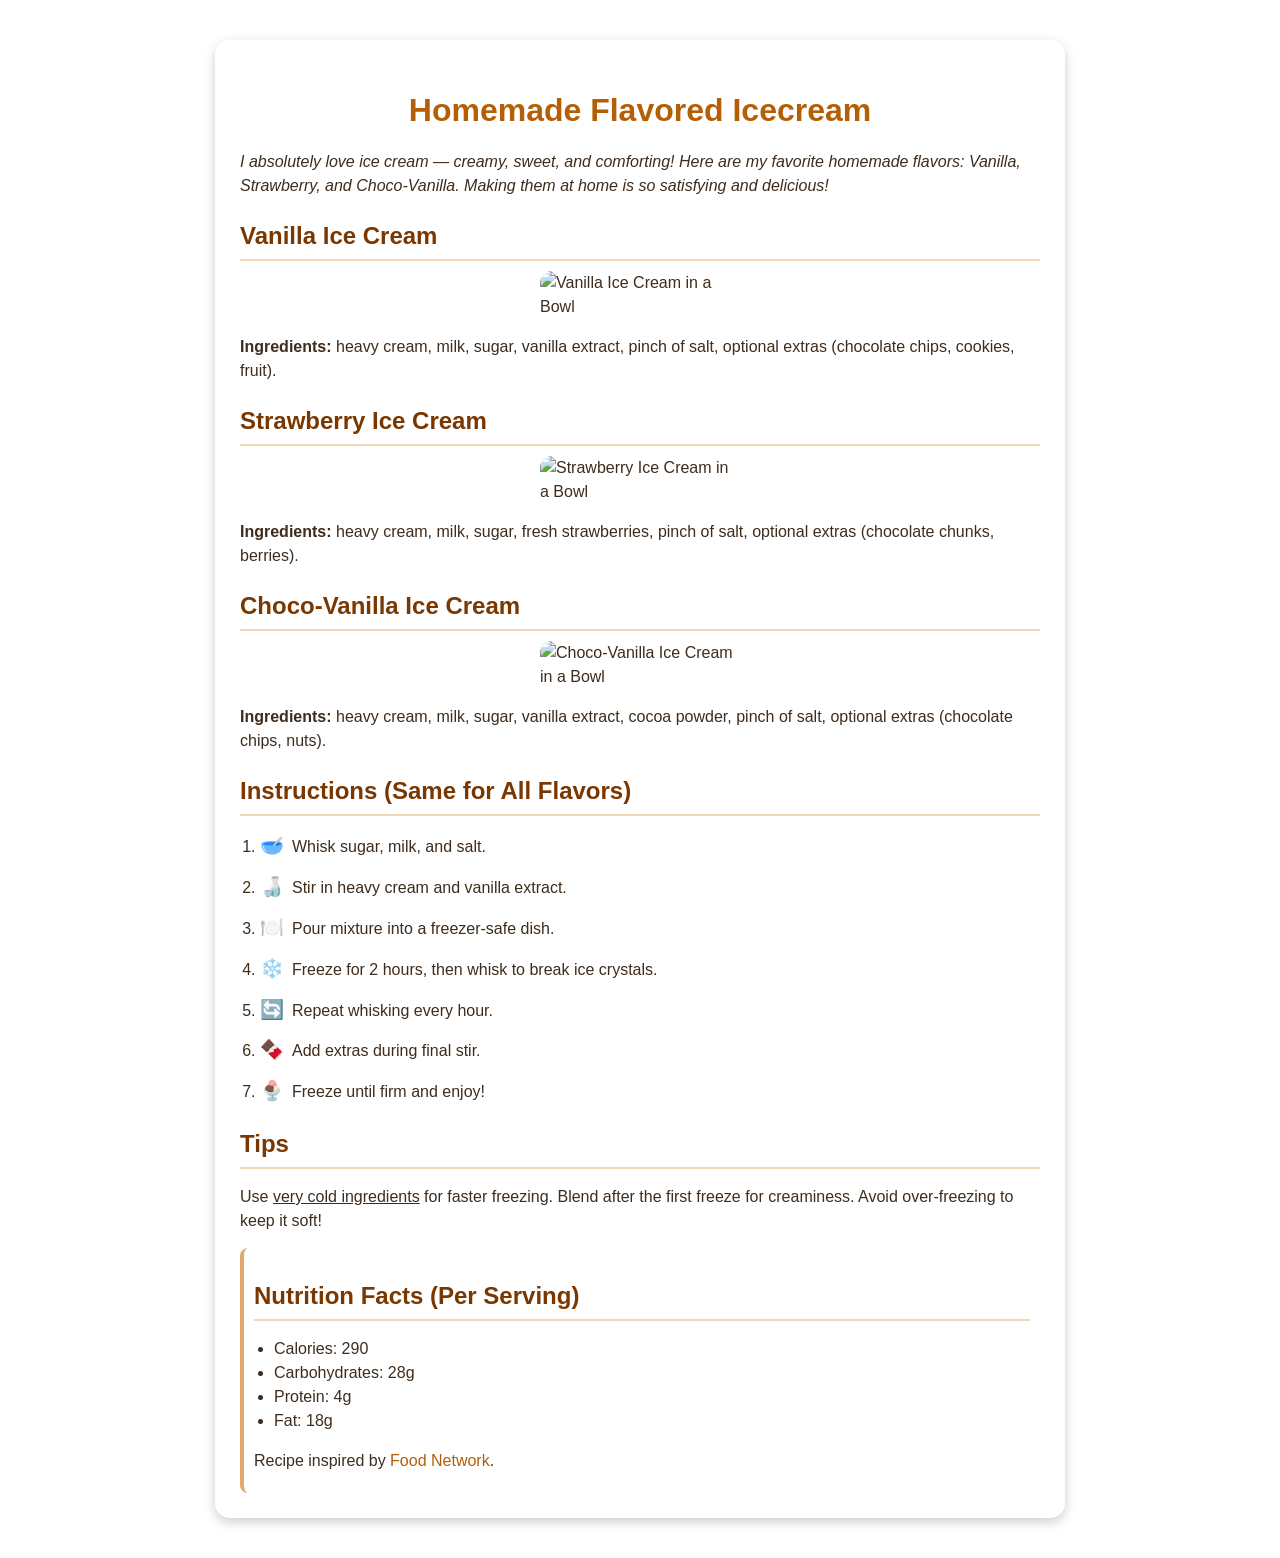
==== index.html @ cf89e801 "modify index" ====
<!DOCTYPE html>
<html lang="en">
<head>
<meta charset="UTF-8">
<meta name="viewport" content="width=device-width, initial-scale=1.0">
<title>Homemade Flavored Icecream</title>
<style>
/* ==========================
BODY & BACKGROUND
========================== */
body {
font-family: Arial, sans-serif;
margin: 0;
padding: 10px;
line-height: 1.5;
color: #3e2c1c;
background-image: url("./Assets/Images/vanillabackground.avif");
background-size: cover;
background-position: center;
background-repeat: no-repeat;
background-attachment: fixed;
}

/* ==========================
MAIN CONTAINER
========================== */
.container {
max-width: 800px;
margin: 30px auto;
background: rgba(255, 255, 255, 0.5); 
padding: 25px;
border-radius: 15px;
box-shadow: 0 4px 12px rgba(0,0,0,0.2);
backdrop-filter: blur(4px);
}

/* ==========================
HEADINGS
========================== */
h1 {
text-align: center;
color: #b45f06;
font-size: 2rem;
margin-bottom: 15px;
}

h2 {
color: #7a3700;
border-bottom: 2px solid #f3d6b3;
padding-bottom: 5px;
margin-top: 20px;
margin-bottom: 10px;
}

/* ==========================
IMAGES
========================== */
img.flavor {
display: block;
margin: 10px auto;
border-radius: 12px;
max-width: 200px;
height: auto;
}

/* ==========================
LISTS
========================== */
ul, ol {
padding-left: 20px;
margin-bottom: 10px;
}

.instruction-step {
margin-bottom: 12px;
font-size: 1rem;
}

.instruction-step span {
font-size: 1.2rem;
margin-right: 8px;
}

/* ==========================
NUTRITION SECTION
========================== */
.nutrition {
background: rgba(255, 255, 255, 0.8);
padding: 10px;
border-left: 4px solid #e0a96d;
border-radius: 8px;
margin-top: 15px;
}

a {
color: #b45f06;
text-decoration: none;
}
a:hover {
text-decoration: underline;
}

p {
margin-bottom: 10px;
}
</style>
</head>
<body>
<div class="container">

<h1>Homemade Flavored Icecream</h1>
<p><em>I absolutely love ice cream — creamy, sweet, and comforting!
Here are my favorite homemade flavors: Vanilla, Strawberry, and Choco-Vanilla.
Making them at home is so satisfying and delicious!</em></p>

<h2>Vanilla Ice Cream</h2>
<img class="flavor" src="./Assets/Images/vanilla1.avif" alt="Vanilla Ice Cream in a Bowl">
<p><strong>Ingredients:</strong> heavy cream, milk, sugar, vanilla
extract, pinch of salt, optional extras (chocolate chips, cookies, fruit).</p>

<h2>Strawberry Ice Cream</h2>
<img class="flavor" src="./Assets/Images/vanilastraw.avif" alt="Strawberry Ice Cream in a Bowl">
<p><strong>Ingredients:</strong> heavy cream, milk, sugar, fresh strawberries, pinch of salt, optional extras (chocolate chunks, berries).</p>

<h2>Choco-Vanilla Ice Cream</h2>
<img class="flavor" src="./Assets/Images/Vanilachoco.avif" alt="Choco-Vanilla Ice Cream in a Bowl">
<p><strong>Ingredients:</strong> heavy cream, milk, sugar, vanilla extract, cocoa powder, pinch of salt, optional extras (chocolate chips, nuts).</p>

<h2>Instructions (Same for All Flavors)</h2>
<ol>
<li class="instruction-step"><span>🥣</span>Whisk sugar, milk, and salt.</li>
<li class="instruction-step"><span>🍶</span>Stir in heavy cream and vanilla extract.</li>
<li class="instruction-step"><span>🍽️</span>Pour mixture into a freezer-safe dish.</li>
<li class="instruction-step"><span>❄️</span>Freeze for 2 hours, then whisk to break ice crystals.</li>
<li class="instruction-step"><span>🔄</span>Repeat whisking every hour.</li>
<li class="instruction-step"><span>🍫</span>Add extras during final stir.</li>
<li class="instruction-step"><span>🍨</span>Freeze until firm and enjoy!</li>
</ol>

<h2>Tips</h2>
<p>
Use <u>very cold ingredients</u> for faster freezing. 
Blend after the first freeze for creaminess. 
Avoid over-freezing to keep it soft!
</p>

<section class="nutrition">
<h2>Nutrition Facts (Per Serving)</h2>
<ul>
<li>Calories: 290</li>
<li>Carbohydrates: 28g</li>
<li>Protein: 4g</li>
<li>Fat: 18g</li>
</ul>
<p>Recipe inspired by <a href="https://www.foodnetwork.com" target="_blank">Food Network</a>.</p>
</section>

</div>
</body>
</html>
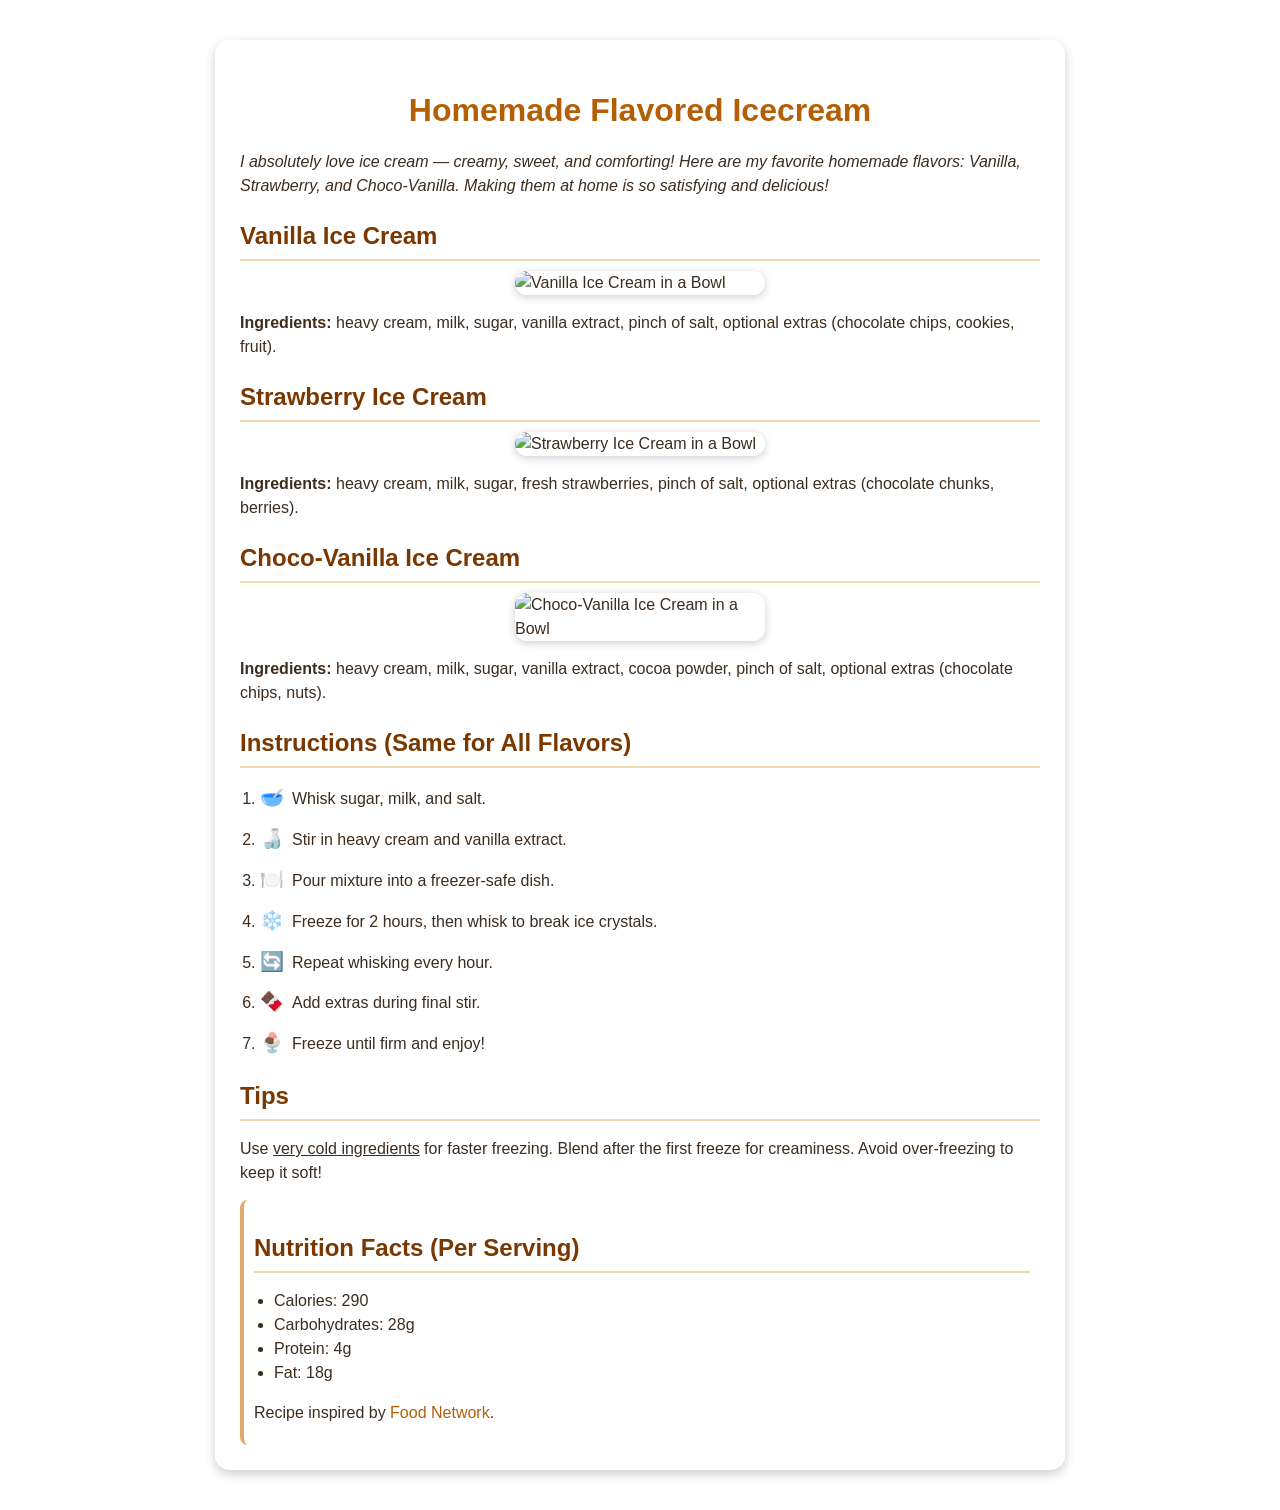
==== commit e7f4be61: "Add external CSS and update HTML styling" ====
--- a/index.html
+++ b/index.html
@@ -4,106 +4,8 @@
 <meta charset="UTF-8">
 <meta name="viewport" content="width=device-width, initial-scale=1.0">
 <title>Homemade Flavored Icecream</title>
-<style>
-/* ==========================
-BODY & BACKGROUND
-========================== */
-body {
-font-family: Arial, sans-serif;
-margin: 0;
-padding: 10px;
-line-height: 1.5;
-color: #3e2c1c;
-background-image: url("./Assets/Images/vanillabackground.avif");
-background-size: cover;
-background-position: center;
-background-repeat: no-repeat;
-background-attachment: fixed;
-}
-
-/* ==========================
-MAIN CONTAINER
-========================== */
-.container {
-max-width: 800px;
-margin: 30px auto;
-background: rgba(255, 255, 255, 0.5); 
-padding: 25px;
-border-radius: 15px;
-box-shadow: 0 4px 12px rgba(0,0,0,0.2);
-backdrop-filter: blur(4px);
-}
-
-/* ==========================
-HEADINGS
-========================== */
-h1 {
-text-align: center;
-color: #b45f06;
-font-size: 2rem;
-margin-bottom: 15px;
-}
-
-h2 {
-color: #7a3700;
-border-bottom: 2px solid #f3d6b3;
-padding-bottom: 5px;
-margin-top: 20px;
-margin-bottom: 10px;
-}
-
-/* ==========================
-IMAGES
-========================== */
-img.flavor {
-display: block;
-margin: 10px auto;
-border-radius: 12px;
-max-width: 200px;
-height: auto;
-}
-
-/* ==========================
-LISTS
-========================== */
-ul, ol {
-padding-left: 20px;
-margin-bottom: 10px;
-}
-
-.instruction-step {
-margin-bottom: 12px;
-font-size: 1rem;
-}
-
-.instruction-step span {
-font-size: 1.2rem;
-margin-right: 8px;
-}
-
-/* ==========================
-NUTRITION SECTION
-========================== */
-.nutrition {
-background: rgba(255, 255, 255, 0.8);
-padding: 10px;
-border-left: 4px solid #e0a96d;
-border-radius: 8px;
-margin-top: 15px;
-}
-
-a {
-color: #b45f06;
-text-decoration: none;
-}
-a:hover {
-text-decoration: underline;
-}
-
-p {
-margin-bottom: 10px;
-}
-</style>
+<!-- Link External CSS -->
+<link rel="stylesheet" href="./Assets/styles/index.css">
 </head>
 <body>
 <div class="container">
@@ -115,8 +17,7 @@
 
 <h2>Vanilla Ice Cream</h2>
 <img class="flavor" src="./Assets/Images/vanilla1.avif" alt="Vanilla Ice Cream in a Bowl">
-<p><strong>Ingredients:</strong> heavy cream, milk, sugar, vanilla
-extract, pinch of salt, optional extras (chocolate chips, cookies, fruit).</p>
+<p><strong>Ingredients:</strong> heavy cream, milk, sugar, vanilla extract, pinch of salt, optional extras (chocolate chips, cookies, fruit).</p>
 
 <h2>Strawberry Ice Cream</h2>
 <img class="flavor" src="./Assets/Images/vanilastraw.avif" alt="Strawberry Ice Cream in a Bowl">
@@ -158,4 +59,3 @@
 </div>
 </body>
 </html>
- 
--- a/Assets/styles/index.css
+++ b/Assets/styles/index.css
@@ -0,0 +1,105 @@
+/* ==========================
+BODY & BACKGROUND
+========================== */
+body {
+    font-family: Arial, sans-serif;
+    margin: 0;
+    padding: 10px;
+    line-height: 1.5;
+    color: #3e2c1c;
+    background-image: url("../Images/vanillabackground.avif");
+    background-size: cover;
+    background-position: center;
+    background-repeat: no-repeat;
+    background-attachment: fixed;
+}
+
+/* ==========================
+MAIN CONTAINER
+========================== */
+.container {
+    max-width: 800px;
+    margin: 30px auto;
+    background: rgba(255, 255, 255, 0.85);
+    padding: 25px;
+    border-radius: 15px;
+    box-shadow: 0 4px 12px rgba(0,0,0,0.2);
+    backdrop-filter: blur(4px);
+}
+
+/* ==========================
+HEADINGS
+========================== */
+h1 {
+    text-align: center;
+    color: #b45f06;
+    font-size: 2rem;
+    margin-bottom: 15px;
+}
+
+h2 {
+    color: #7a3700;
+    border-bottom: 2px solid #f3d6b3;
+    padding-bottom: 5px;
+    margin-top: 20px;
+    margin-bottom: 10px;
+}
+
+/* ==========================
+IMAGES
+========================== */
+img.flavor {
+    display: block;
+    margin: 10px auto;
+    border-radius: 12px;
+    max-width: 250px;  /* limit image size */
+    height: auto;       /* maintain aspect ratio */
+    box-shadow: 0 2px 8px rgba(0,0,0,0.2);
+}
+
+/* ==========================
+LISTS
+========================== */
+ul, ol {
+    padding-left: 20px;
+    margin-bottom: 10px;
+}
+
+.instruction-step {
+    margin-bottom: 12px;
+    font-size: 1rem;
+}
+
+.instruction-step span {
+    font-size: 1.2rem;
+    margin-right: 8px;
+}
+
+/* ==========================
+NUTRITION SECTION
+========================== */
+.nutrition {
+    background: rgba(255, 255, 255, 0.9);
+    padding: 10px;
+    border-left: 4px solid #e0a96d;
+    border-radius: 8px;
+    margin-top: 15px;
+}
+
+/* ==========================
+LINKS
+========================== */
+a {
+    color: #b45f06;
+    text-decoration: none;
+}
+a:hover {
+    text-decoration: underline;
+}
+
+/* ==========================
+PARAGRAPHS
+========================== */
+p {
+    margin-bottom: 10px;
+}
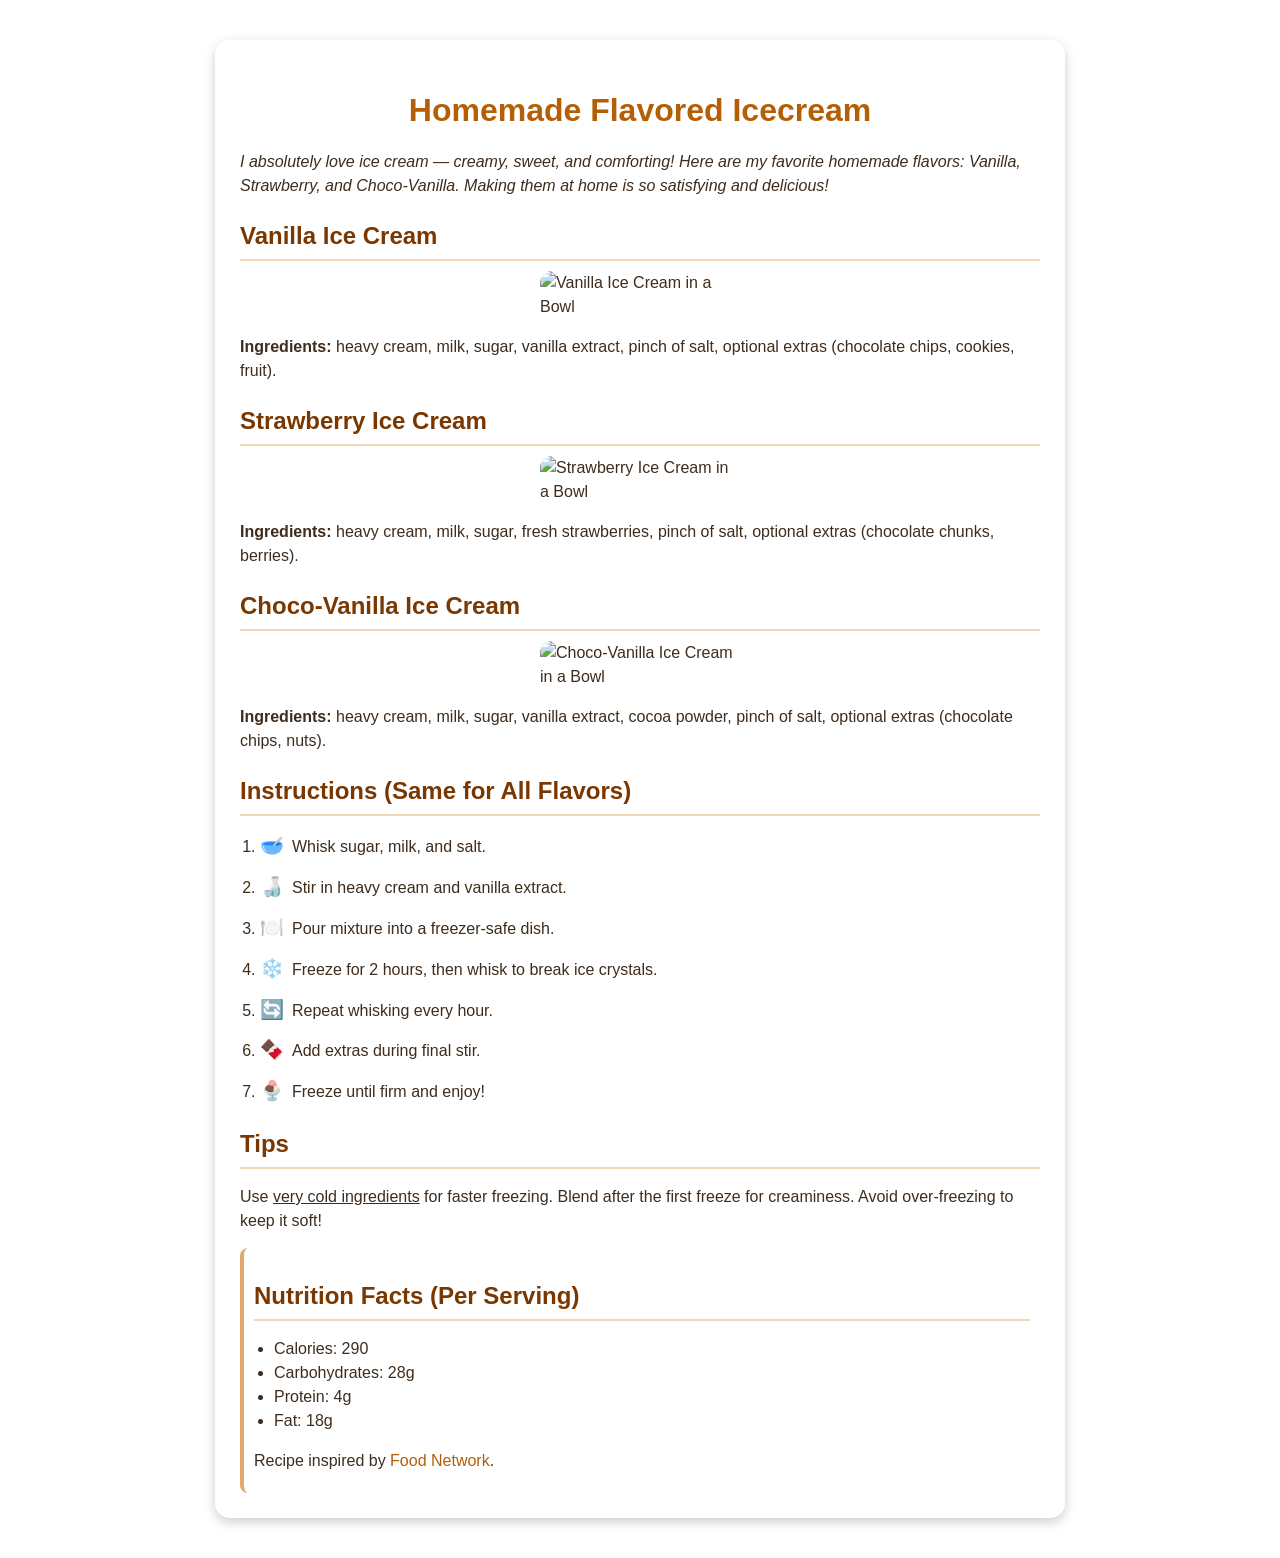
==== commit bc9e0169: "Update index.html" ====
--- a/index.html
+++ b/index.html
@@ -4,8 +4,106 @@
 <meta charset="UTF-8">
 <meta name="viewport" content="width=device-width, initial-scale=1.0">
 <title>Homemade Flavored Icecream</title>
-<!-- Link External CSS -->
-<link rel="stylesheet" href="./Assets/styles/index.css">
+<style>
+/* ==========================
+BODY & BACKGROUND
+========================== */
+body {
+font-family: Arial, sans-serif;
+margin: 0;
+padding: 10px;
+line-height: 1.5;
+color: #3e2c1c;
+background-image: url("./Assets/Images/vanillabackground.avif");
+background-size: cover;
+background-position: center;
+background-repeat: no-repeat;
+background-attachment: fixed;
+}
+
+/* ==========================
+MAIN CONTAINER
+========================== */
+.container {
+max-width: 800px;
+margin: 30px auto;
+background: rgba(255, 255, 255, 0.5); 
+padding: 25px;
+border-radius: 15px;
+box-shadow: 0 4px 12px rgba(0,0,0,0.2);
+backdrop-filter: blur(4px);
+}
+
+/* ==========================
+HEADINGS
+========================== */
+h1 {
+text-align: center;
+color: #b45f06;
+font-size: 2rem;
+margin-bottom: 15px;
+}
+
+h2 {
+color: #7a3700;
+border-bottom: 2px solid #f3d6b3;
+padding-bottom: 5px;
+margin-top: 20px;
+margin-bottom: 10px;
+}
+
+/* ==========================
+IMAGES
+========================== */
+img.flavor {
+display: block;
+margin: 10px auto;
+border-radius: 12px;
+max-width: 200px;
+height: auto;
+}
+
+/* ==========================
+LISTS
+========================== */
+ul, ol {
+padding-left: 20px;
+margin-bottom: 10px;
+}
+
+.instruction-step {
+margin-bottom: 12px;
+font-size: 1rem;
+}
+
+.instruction-step span {
+font-size: 1.2rem;
+margin-right: 8px;
+}
+
+/* ==========================
+NUTRITION SECTION
+========================== */
+.nutrition {
+background: rgba(255, 255, 255, 0.8);
+padding: 10px;
+border-left: 4px solid #e0a96d;
+border-radius: 8px;
+margin-top: 15px;
+}
+
+a {
+color: #b45f06;
+text-decoration: none;
+}
+a:hover {
+text-decoration: underline;
+}
+
+p {
+margin-bottom: 10px;
+}
+</style>
 </head>
 <body>
 <div class="container">
@@ -17,7 +115,8 @@
 
 <h2>Vanilla Ice Cream</h2>
 <img class="flavor" src="./Assets/Images/vanilla1.avif" alt="Vanilla Ice Cream in a Bowl">
-<p><strong>Ingredients:</strong> heavy cream, milk, sugar, vanilla extract, pinch of salt, optional extras (chocolate chips, cookies, fruit).</p>
+<p><strong>Ingredients:</strong> heavy cream, milk, sugar, vanilla
+extract, pinch of salt, optional extras (chocolate chips, cookies, fruit).</p>
 
 <h2>Strawberry Ice Cream</h2>
 <img class="flavor" src="./Assets/Images/vanilastraw.avif" alt="Strawberry Ice Cream in a Bowl">
@@ -59,3 +158,4 @@
 </div>
 </body>
 </html>
+ 
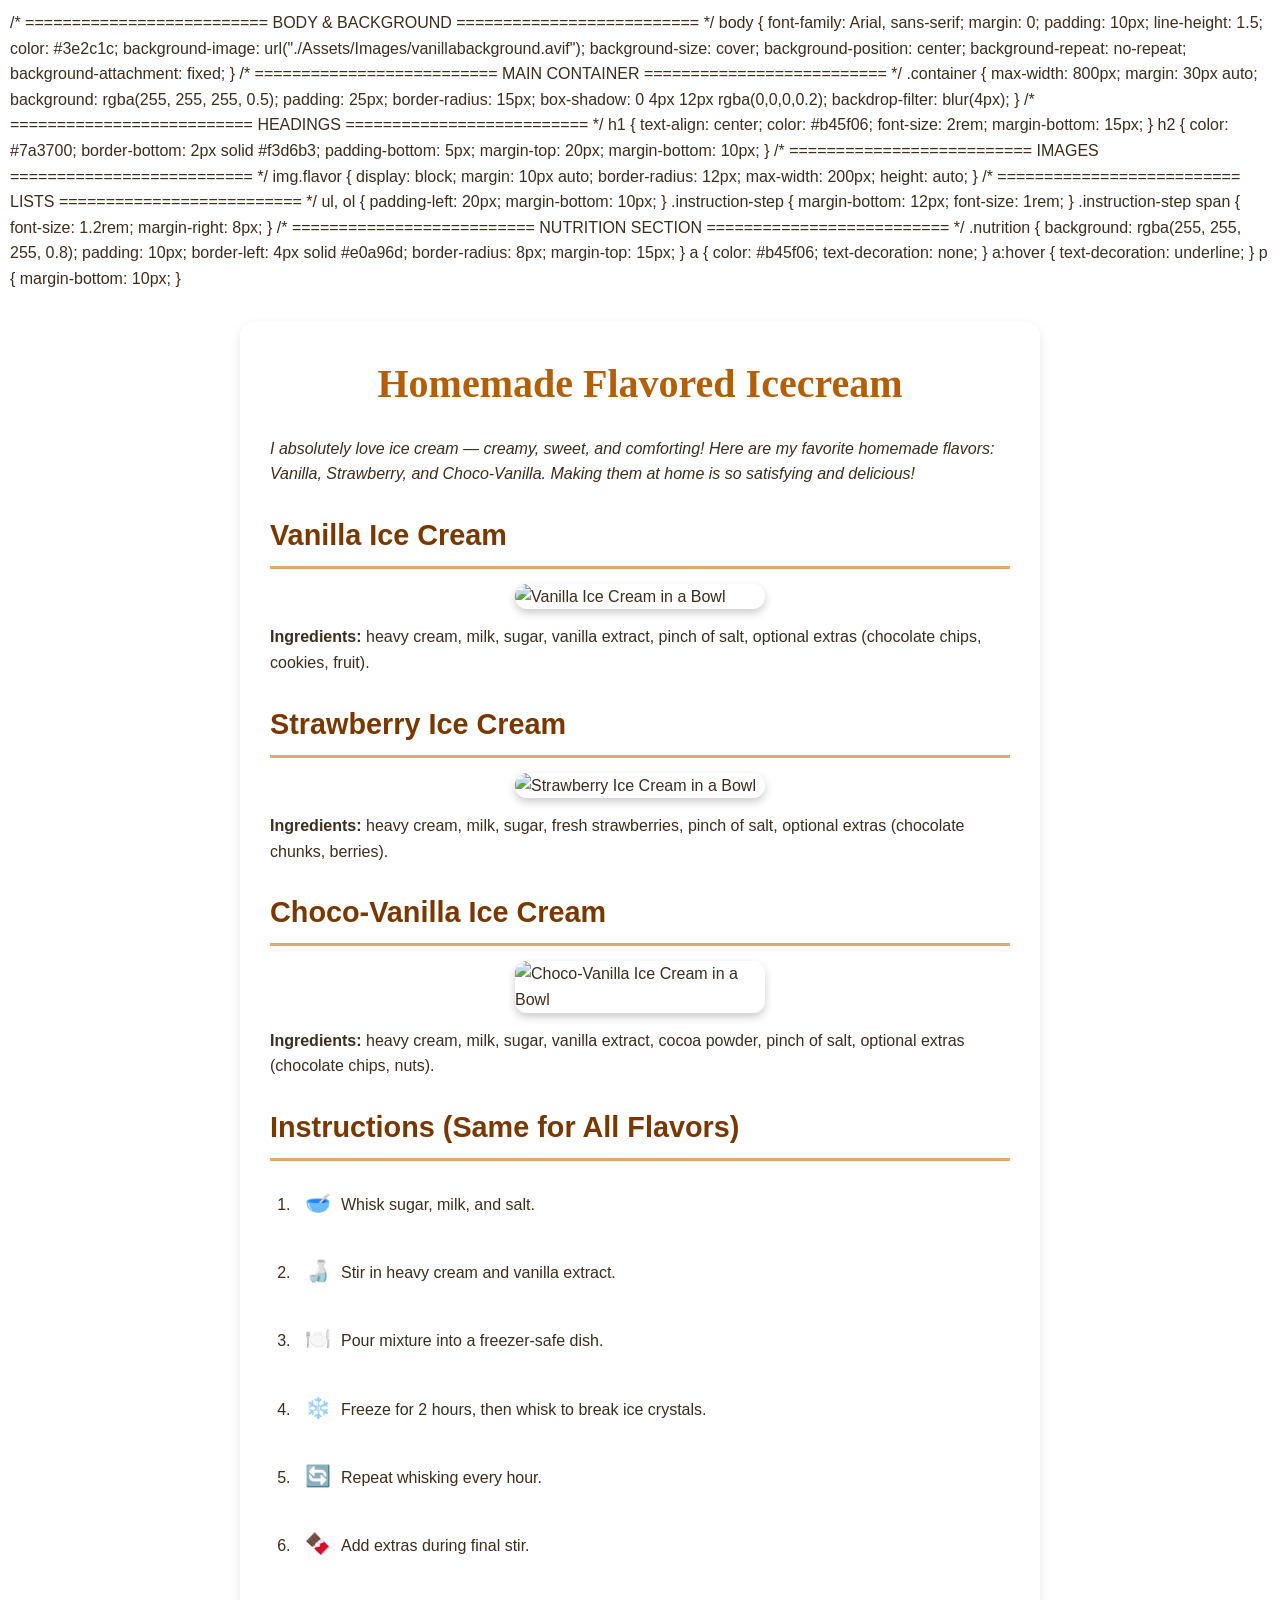
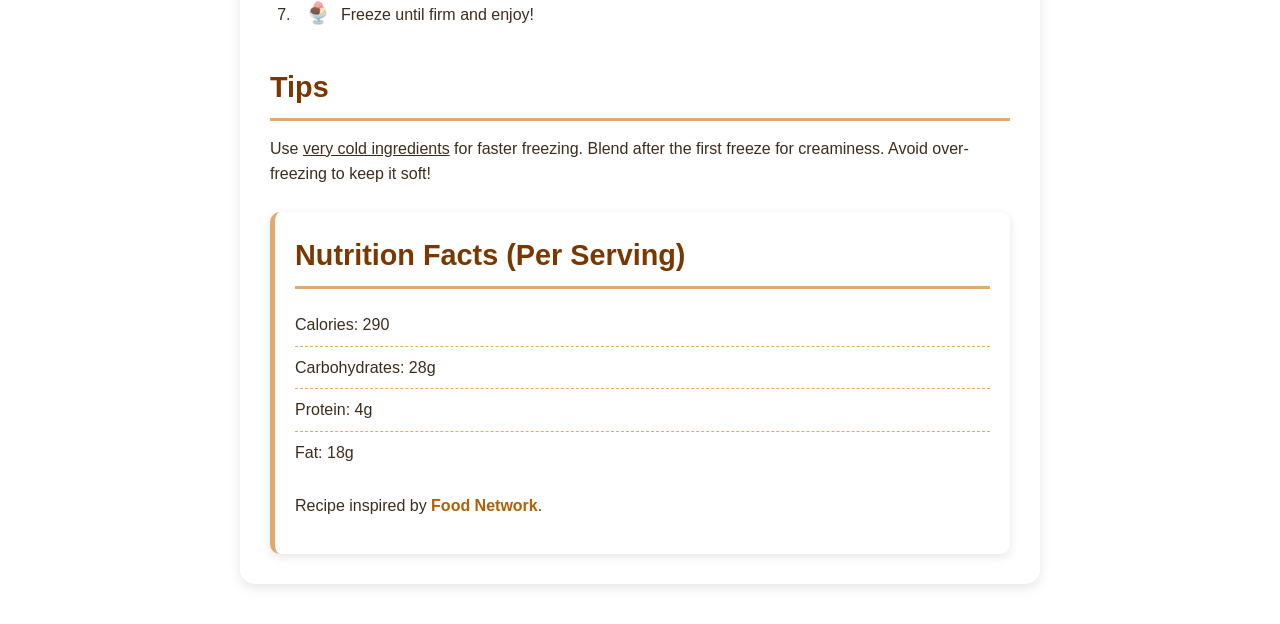
==== commit 8c02c15f: "changes on index and css" ====
--- a/index.html
+++ b/index.html
@@ -4,7 +4,9 @@
 <meta charset="UTF-8">
 <meta name="viewport" content="width=device-width, initial-scale=1.0">
 <title>Homemade Flavored Icecream</title>
-<style>
+<!-- External CSS Link -->
+<link rel="stylesheet" href="./Assets/styles/index.css">
+
 /* ==========================
 BODY & BACKGROUND
 ========================== */
@@ -157,5 +159,4 @@
 
 </div>
 </body>
-</html>
- +</html>
--- a/Assets/styles/index.css
+++ b/Assets/styles/index.css
@@ -0,0 +1,198 @@
+/* ==========================
+   CSS Recipe Assignment
+   External Stylesheet
+   ========================== */
+
+/* 1. RESET & BASE STYLES */
+* {
+    margin: 0;
+    padding: 0;
+    box-sizing: border-box;
+}
+
+:root {
+    --primary-color: #b45f06;
+    --secondary-color: #7a3700;
+    --accent-color: #e0a96d;
+    --light-color: #fff9f0;
+    --dark-color: #3e2c1c;
+    --shadow: 0 4px 12px rgba(0, 0, 0, 0.1);
+    --transition: all 0.3s ease;
+}
+
+/* 2. BODY & BACKGROUND */
+body {
+    font-family: Arial, sans-serif;
+    margin: 0;
+    padding: 10px;
+    line-height: 1.6;
+    color: var(--dark-color);
+    background-image: url("../Images/vanillabackground.avif");
+    background-size: cover;
+    background-position: center;
+    background-repeat: no-repeat;
+    background-attachment: fixed;
+    min-height: 100vh;
+}
+
+/* 3. MAIN CONTAINER */
+.container {
+    max-width: 800px;
+    margin: 30px auto;
+    background: rgba(255, 255, 255, 0.85);
+    padding: 30px;
+    border-radius: 15px;
+    box-shadow: var(--shadow);
+    backdrop-filter: blur(5px);
+}
+
+/* 4. TYPOGRAPHY & COLORS */
+h1 {
+    text-align: center;
+    color: var(--primary-color);
+    font-size: 2.5rem;
+    margin-bottom: 20px;
+    font-family: 'Georgia', serif;
+}
+
+h2 {
+    color: var(--secondary-color);
+    border-bottom: 3px solid var(--accent-color);
+    padding-bottom: 8px;
+    margin-top: 25px;
+    margin-bottom: 15px;
+    font-size: 1.8rem;
+}
+
+/* 5. IMAGES */
+img.flavor {
+    display: block;
+    margin: 15px auto;
+    border-radius: 12px;
+    max-width: 250px;
+    height: auto;
+    box-shadow: 0 4px 8px rgba(0,0,0,0.2);
+    transition: var(--transition);
+}
+
+img.flavor:hover {
+    transform: scale(1.05);
+    box-shadow: 0 6px 12px rgba(0,0,0,0.3);
+}
+
+/* 6. LISTS & INSTRUCTIONS */
+ul, ol {
+    padding-left: 25px;
+    margin-bottom: 20px;
+}
+
+.instruction-step {
+    margin-bottom: 15px;
+    padding: 10px;
+    background: rgba(255, 255, 255, 0.7);
+    border-radius: 8px;
+    transition: var(--transition);
+}
+
+.instruction-step:hover {
+    background: rgba(255, 255, 255, 0.9);
+    transform: translateX(5px);
+}
+
+.instruction-step span {
+    font-size: 1.3rem;
+    margin-right: 10px;
+    display: inline-block;
+}
+
+/* 7. NUTRITION SECTION */
+.nutrition {
+    background: rgba(255, 255, 255, 0.9);
+    padding: 20px;
+    border-left: 5px solid var(--accent-color);
+    border-radius: 10px;
+    margin-top: 25px;
+    box-shadow: 0 3px 10px rgba(0,0,0,0.1);
+}
+
+.nutrition h2 {
+    margin-top: 0;
+}
+
+.nutrition ul {
+    list-style-type: none;
+    padding-left: 0;
+}
+
+.nutrition li {
+    padding: 8px 0;
+    border-bottom: 1px dashed var(--accent-color);
+}
+
+.nutrition li:last-child {
+    border-bottom: none;
+}
+
+/* 8. LINKS */
+a {
+    color: var(--primary-color);
+    text-decoration: none;
+    font-weight: bold;
+    transition: var(--transition);
+}
+
+a:hover {
+    color: var(--secondary-color);
+    text-decoration: underline;
+    text-decoration-thickness: 2px;
+}
+
+/* 9. PARAGRAPHS & SPACING */
+p {
+    margin-bottom: 15px;
+    line-height: 1.6;
+}
+
+/* 10. TIPS SECTION */
+.tips-highlight {
+    background: linear-gradient(135deg, #fff9f0, #f3d6b3);
+    padding: 15px;
+    border-radius: 8px;
+    margin: 20px 0;
+    border-left: 4px solid var(--primary-color);
+}
+
+/* 11. RESPONSIVE DESIGN */
+@media (max-width: 768px) {
+    .container {
+        margin: 15px;
+        padding: 20px;
+    }
+    
+    h1 {
+        font-size: 2rem;
+    }
+    
+    h2 {
+        font-size: 1.5rem;
+    }
+    
+    img.flavor {
+        max-width: 200px;
+    }
+}
+
+@media (max-width: 480px) {
+    body {
+        padding: 5px;
+    }
+    
+    .container {
+        margin: 10px;
+        padding: 15px;
+    }
+    
+    h1 {
+        font-size: 1.8rem;
+    }
+}
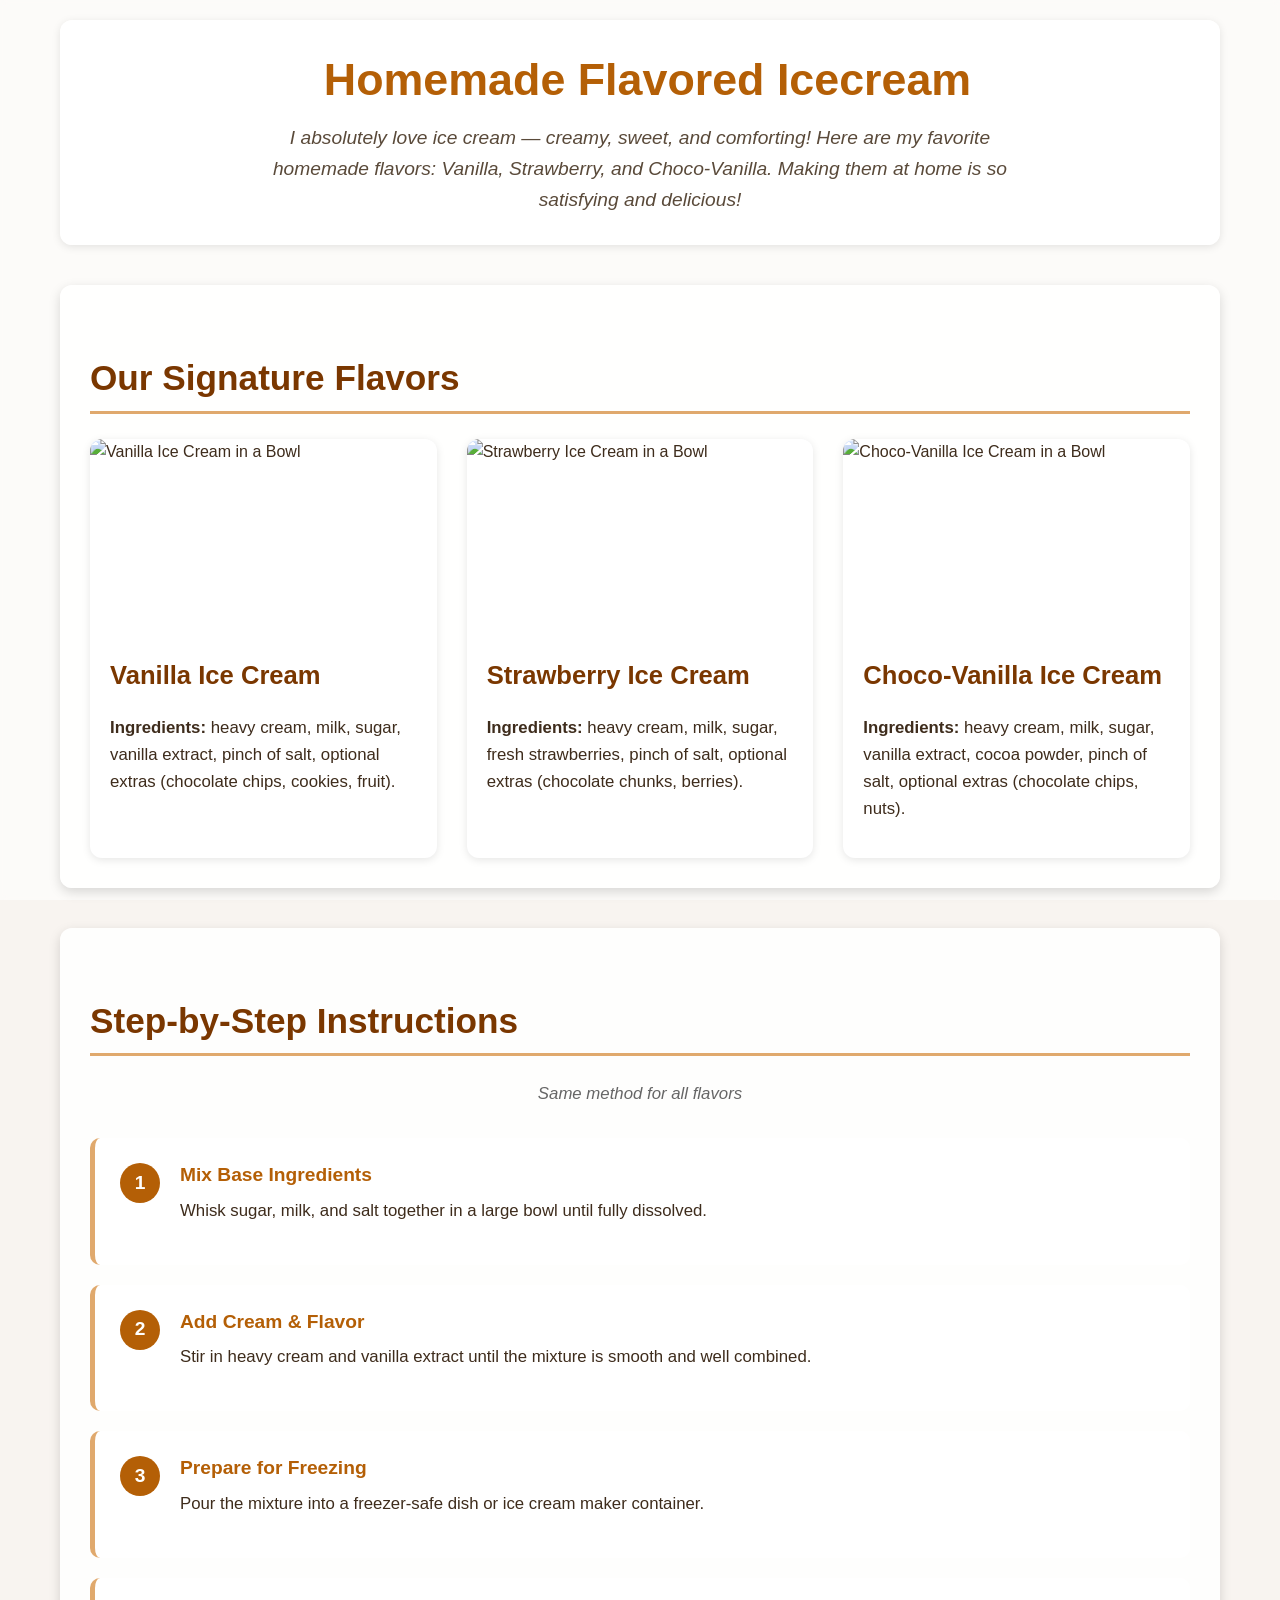
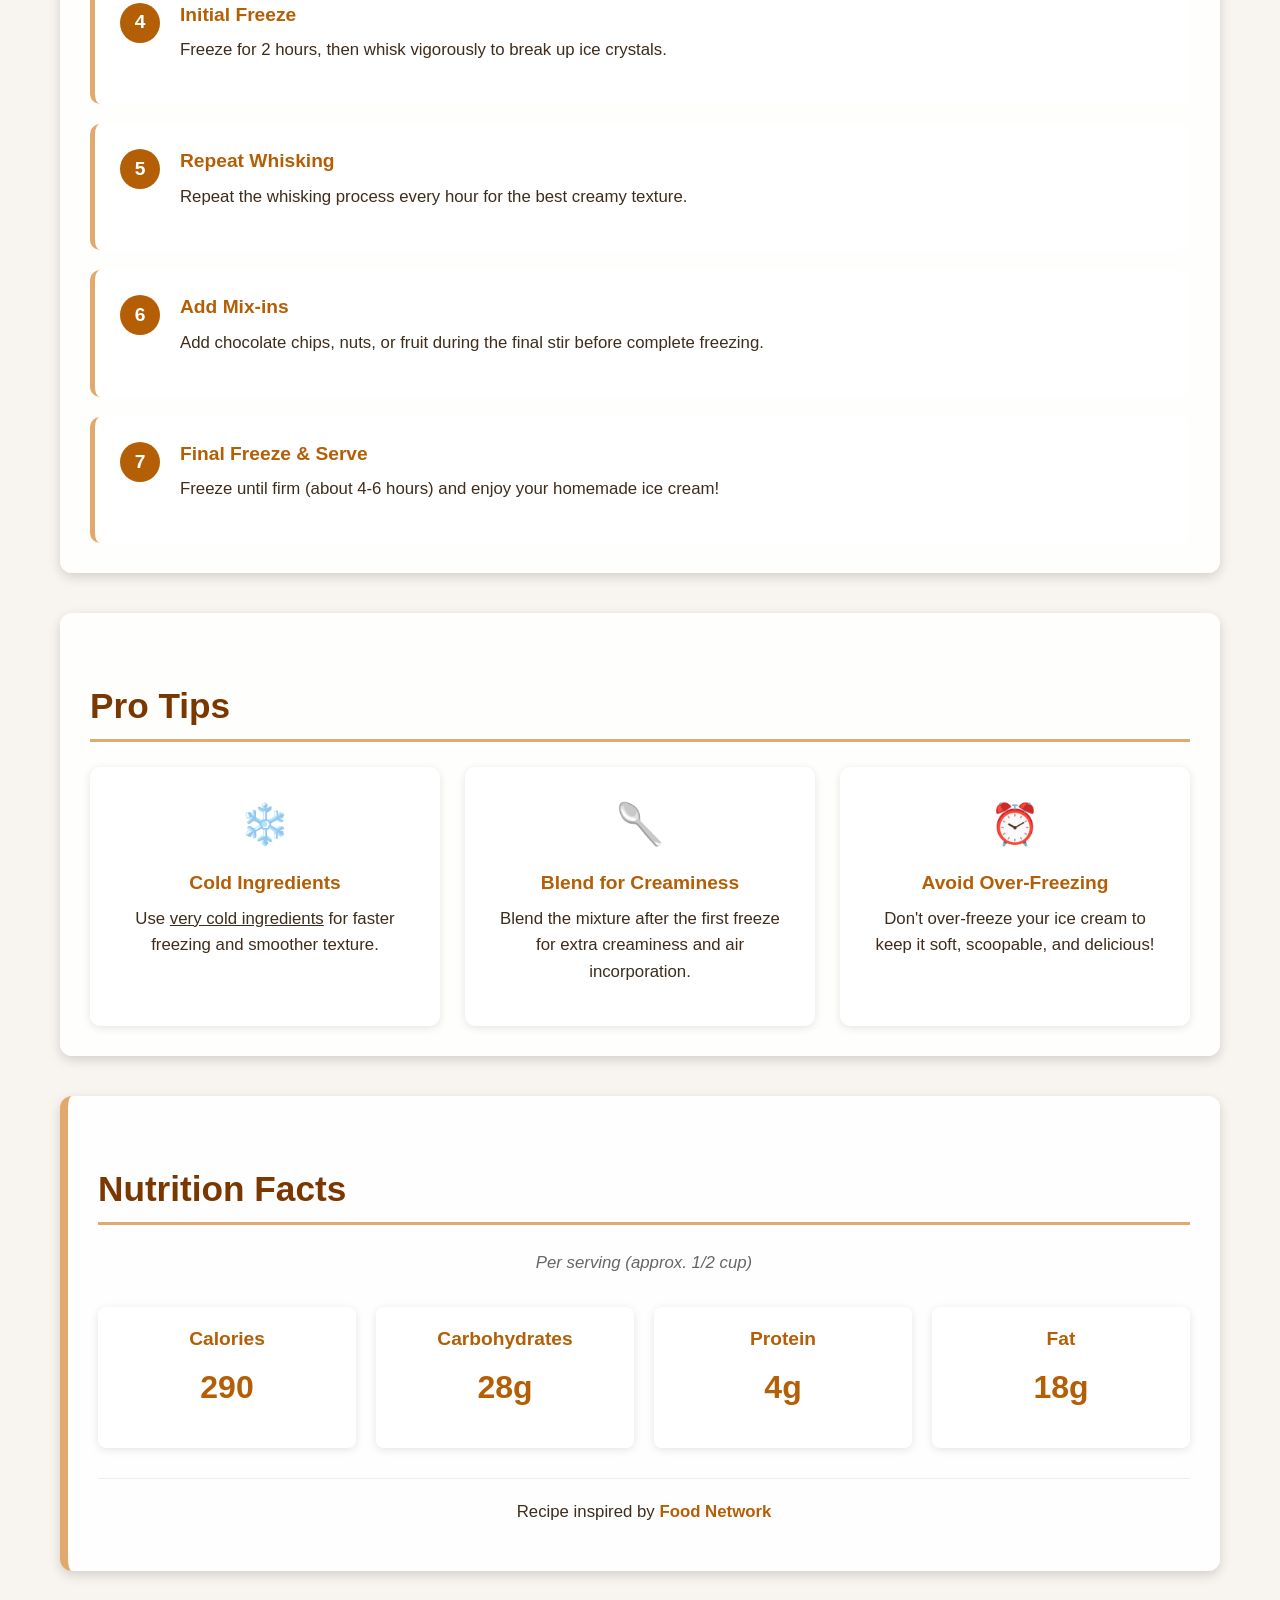
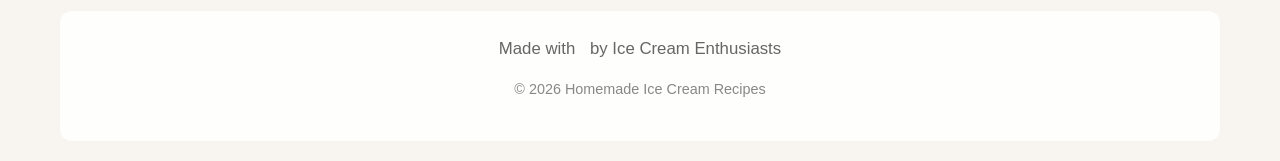
==== commit 5a008a2a: "changes with html and css" ====
--- a/index.html
+++ b/index.html
@@ -1,162 +1,193 @@
 <!DOCTYPE html>
 <html lang="en">
 <head>
-<meta charset="UTF-8">
-<meta name="viewport" content="width=device-width, initial-scale=1.0">
-<title>Homemade Flavored Icecream</title>
-<!-- External CSS Link -->
-<link rel="stylesheet" href="./Assets/styles/index.css">
-
-/* ==========================
-BODY & BACKGROUND
-========================== */
-body {
-font-family: Arial, sans-serif;
-margin: 0;
-padding: 10px;
-line-height: 1.5;
-color: #3e2c1c;
-background-image: url("./Assets/Images/vanillabackground.avif");
-background-size: cover;
-background-position: center;
-background-repeat: no-repeat;
-background-attachment: fixed;
-}
-
-/* ==========================
-MAIN CONTAINER
-========================== */
-.container {
-max-width: 800px;
-margin: 30px auto;
-background: rgba(255, 255, 255, 0.5); 
-padding: 25px;
-border-radius: 15px;
-box-shadow: 0 4px 12px rgba(0,0,0,0.2);
-backdrop-filter: blur(4px);
-}
-
-/* ==========================
-HEADINGS
-========================== */
-h1 {
-text-align: center;
-color: #b45f06;
-font-size: 2rem;
-margin-bottom: 15px;
-}
-
-h2 {
-color: #7a3700;
-border-bottom: 2px solid #f3d6b3;
-padding-bottom: 5px;
-margin-top: 20px;
-margin-bottom: 10px;
-}
-
-/* ==========================
-IMAGES
-========================== */
-img.flavor {
-display: block;
-margin: 10px auto;
-border-radius: 12px;
-max-width: 200px;
-height: auto;
-}
-
-/* ==========================
-LISTS
-========================== */
-ul, ol {
-padding-left: 20px;
-margin-bottom: 10px;
-}
-
-.instruction-step {
-margin-bottom: 12px;
-font-size: 1rem;
-}
-
-.instruction-step span {
-font-size: 1.2rem;
-margin-right: 8px;
-}
-
-/* ==========================
-NUTRITION SECTION
-========================== */
-.nutrition {
-background: rgba(255, 255, 255, 0.8);
-padding: 10px;
-border-left: 4px solid #e0a96d;
-border-radius: 8px;
-margin-top: 15px;
-}
-
-a {
-color: #b45f06;
-text-decoration: none;
-}
-a:hover {
-text-decoration: underline;
-}
-
-p {
-margin-bottom: 10px;
-}
-</style>
+    <meta charset="UTF-8">
+    <meta name="viewport" content="width=device-width, initial-scale=1.0">
+    <title>Homemade Flavored Icecream</title>
+    <!-- External CSS File - All styling in separate file -->
+    <link rel="stylesheet" href="./Assets/styles/index.css">
 </head>
 <body>
-<div class="container">
+    <!-- Main Content Container -->
+    <div class="container">
+        <!-- Page Header Section -->
+        <header class="page-header">
+            <h1><i class="fas fa-ice-cream"></i> Homemade Flavored Icecream</h1>
+            <p class="description"><em>I absolutely love ice cream — creamy, sweet, and comforting!
+            Here are my favorite homemade flavors: Vanilla, Strawberry, and Choco-Vanilla.
+            Making them at home is so satisfying and delicious!</em></p>
+        </header>
 
-<h1>Homemade Flavored Icecream</h1>
-<p><em>I absolutely love ice cream — creamy, sweet, and comforting!
-Here are my favorite homemade flavors: Vanilla, Strawberry, and Choco-Vanilla.
-Making them at home is so satisfying and delicious!</em></p>
+        <!-- Ice Cream Flavors Section -->
+        <section class="flavors-section">
+            <h2>Our Signature Flavors</h2>
+            
+            <div class="flavors-grid">
+                <!-- Vanilla Card -->
+                <article class="flavor-card">
+                    <div class="card-image">
+                        <img src="./Assets/Images/vanilla1.avif" alt="Vanilla Ice Cream in a Bowl">
+                    </div>
+                    <h3>Vanilla Ice Cream</h3>
+                    <p><strong>Ingredients:</strong> heavy cream, milk, sugar, vanilla extract, pinch of salt, optional extras (chocolate chips, cookies, fruit).</p>
+                </article>
+                
+                <!-- Strawberry Card -->
+                <article class="flavor-card">
+                    <div class="card-image">
+                        <img src="./Assets/Images/vanilastraw.avif" alt="Strawberry Ice Cream in a Bowl">
+                    </div>
+                    <h3>Strawberry Ice Cream</h3>
+                    <p><strong>Ingredients:</strong> heavy cream, milk, sugar, fresh strawberries, pinch of salt, optional extras (chocolate chunks, berries).</p>
+                </article>
+                
+                <!-- Choco-Vanilla Card -->
+                <article class="flavor-card">
+                    <div class="card-image">
+                        <img src="./Assets/Images/Vanilachoco.avif" alt="Choco-Vanilla Ice Cream in a Bowl">
+                    </div>
+                    <h3>Choco-Vanilla Ice Cream</h3>
+                    <p><strong>Ingredients:</strong> heavy cream, milk, sugar, vanilla extract, cocoa powder, pinch of salt, optional extras (chocolate chips, nuts).</p>
+                </article>
+            </div>
+        </section>
 
-<h2>Vanilla Ice Cream</h2>
-<img class="flavor" src="./Assets/Images/vanilla1.avif" alt="Vanilla Ice Cream in a Bowl">
-<p><strong>Ingredients:</strong> heavy cream, milk, sugar, vanilla
-extract, pinch of salt, optional extras (chocolate chips, cookies, fruit).</p>
+        <!-- Instructions Section -->
+        <section class="instructions-section">
+            <h2><i class="fas fa-list-ol"></i> Step-by-Step Instructions</h2>
+            <p class="section-subtitle">Same method for all flavors</p>
+            
+            <div class="instructions-container">
+                <div class="instruction-step">
+                    <div class="step-number">1</div>
+                    <div class="step-content">
+                        <h4>Mix Base Ingredients</h4>
+                        <p>Whisk sugar, milk, and salt together in a large bowl until fully dissolved.</p>
+                    </div>
+                </div>
+                
+                <div class="instruction-step">
+                    <div class="step-number">2</div>
+                    <div class="step-content">
+                        <h4>Add Cream & Flavor</h4>
+                        <p>Stir in heavy cream and vanilla extract until the mixture is smooth and well combined.</p>
+                    </div>
+                </div>
+                
+                <div class="instruction-step">
+                    <div class="step-number">3</div>
+                    <div class="step-content">
+                        <h4>Prepare for Freezing</h4>
+                        <p>Pour the mixture into a freezer-safe dish or ice cream maker container.</p>
+                    </div>
+                </div>
+                
+                <div class="instruction-step">
+                    <div class="step-number">4</div>
+                    <div class="step-content">
+                        <h4>Initial Freeze</h4>
+                        <p>Freeze for 2 hours, then whisk vigorously to break up ice crystals.</p>
+                    </div>
+                </div>
+                
+                <div class="instruction-step">
+                    <div class="step-number">5</div>
+                    <div class="step-content">
+                        <h4>Repeat Whisking</h4>
+                        <p>Repeat the whisking process every hour for the best creamy texture.</p>
+                    </div>
+                </div>
+                
+                <div class="instruction-step">
+                    <div class="step-number">6</div>
+                    <div class="step-content">
+                        <h4>Add Mix-ins</h4>
+                        <p>Add chocolate chips, nuts, or fruit during the final stir before complete freezing.</p>
+                    </div>
+                </div>
+                
+                <div class="instruction-step">
+                    <div class="step-number">7</div>
+                    <div class="step-content">
+                        <h4>Final Freeze & Serve</h4>
+                        <p>Freeze until firm (about 4-6 hours) and enjoy your homemade ice cream!</p>
+                    </div>
+                </div>
+            </div>
+        </section>
 
-<h2>Strawberry Ice Cream</h2>
-<img class="flavor" src="./Assets/Images/vanilastraw.avif" alt="Strawberry Ice Cream in a Bowl">
-<p><strong>Ingredients:</strong> heavy cream, milk, sugar, fresh strawberries, pinch of salt, optional extras (chocolate chunks, berries).</p>
+        <!-- Tips Section -->
+        <section class="tips-section">
+            <h2><i class="fas fa-lightbulb"></i> Pro Tips</h2>
+            
+            <div class="tips-grid">
+                <div class="tip-card">
+                    <div class="tip-icon">❄️</div>
+                    <h4>Cold Ingredients</h4>
+                    <p>Use <u>very cold ingredients</u> for faster freezing and smoother texture.</p>
+                </div>
+                
+                <div class="tip-card">
+                    <div class="tip-icon">🥄</div>
+                    <h4>Blend for Creaminess</h4>
+                    <p>Blend the mixture after the first freeze for extra creaminess and air incorporation.</p>
+                </div>
+                
+                <div class="tip-card">
+                    <div class="tip-icon">⏰</div>
+                    <h4>Avoid Over-Freezing</h4>
+                    <p>Don't over-freeze your ice cream to keep it soft, scoopable, and delicious!</p>
+                </div>
+            </div>
+        </section>
 
-<h2>Choco-Vanilla Ice Cream</h2>
-<img class="flavor" src="./Assets/Images/Vanilachoco.avif" alt="Choco-Vanilla Ice Cream in a Bowl">
-<p><strong>Ingredients:</strong> heavy cream, milk, sugar, vanilla extract, cocoa powder, pinch of salt, optional extras (chocolate chips, nuts).</p>
+        <!-- Nutrition Section -->
+        <section class="nutrition-section">
+            <div class="nutrition-card">
+                <h2><i class="fas fa-apple-alt"></i> Nutrition Facts</h2>
+                <p class="serving-info">Per serving (approx. 1/2 cup)</p>
+                
+                <div class="nutrition-grid">
+                    <div class="nutrition-item">
+                        <h4>Calories</h4>
+                        <p class="nutrition-value">290</p>
+                    </div>
+                    
+                    <div class="nutrition-item">
+                        <h4>Carbohydrates</h4>
+                        <p class="nutrition-value">28g</p>
+                    </div>
+                    
+                    <div class="nutrition-item">
+                        <h4>Protein</h4>
+                        <p class="nutrition-value">4g</p>
+                    </div>
+                    
+                    <div class="nutrition-item">
+                        <h4>Fat</h4>
+                        <p class="nutrition-value">18g</p>
+                    </div>
+                </div>
+                
+                <div class="recipe-source">
+                    <p>Recipe inspired by <a href="https://www.foodnetwork.com" target="_blank" rel="noopener">Food Network <i class="fas fa-external-link-alt"></i></a></p>
+                </div>
+            </div>
+        </section>
 
-<h2>Instructions (Same for All Flavors)</h2>
-<ol>
-<li class="instruction-step"><span>🥣</span>Whisk sugar, milk, and salt.</li>
-<li class="instruction-step"><span>🍶</span>Stir in heavy cream and vanilla extract.</li>
-<li class="instruction-step"><span>🍽️</span>Pour mixture into a freezer-safe dish.</li>
-<li class="instruction-step"><span>❄️</span>Freeze for 2 hours, then whisk to break ice crystals.</li>
-<li class="instruction-step"><span>🔄</span>Repeat whisking every hour.</li>
-<li class="instruction-step"><span>🍫</span>Add extras during final stir.</li>
-<li class="instruction-step"><span>🍨</span>Freeze until firm and enjoy!</li>
-</ol>
+        <!-- Footer -->
+        <footer class="page-footer">
+            <p>Made with <i class="fas fa-heart"></i> by Ice Cream Enthusiasts</p>
+            <p class="copyright">© <span id="current-year">2024</span> Homemade Ice Cream Recipes</p>
+        </footer>
+    </div>
 
-<h2>Tips</h2>
-<p>
-Use <u>very cold ingredients</u> for faster freezing. 
-Blend after the first freeze for creaminess. 
-Avoid over-freezing to keep it soft!
-</p>
-
-<section class="nutrition">
-<h2>Nutrition Facts (Per Serving)</h2>
-<ul>
-<li>Calories: 290</li>
-<li>Carbohydrates: 28g</li>
-<li>Protein: 4g</li>
-<li>Fat: 18g</li>
-</ul>
-<p>Recipe inspired by <a href="https://www.foodnetwork.com" target="_blank">Food Network</a>.</p>
-</section>
-
-</div>
+    <!-- JavaScript for current year -->
+    <script>
+        document.getElementById('current-year').textContent = new Date().getFullYear();
+    </script>
+    
+    <!-- Font Awesome for icons -->
+    <script src="https://kit.fontawesome.com/YOUR-FONT-AWESOME-KIT.js" crossorigin="anonymous"></script>
 </body>
 </html>
--- a/Assets/styles/index.css
+++ b/Assets/styles/index.css
@@ -1,9 +1,11 @@
-/* ==========================
-   CSS Recipe Assignment
-   External Stylesheet
-   ========================== */
-
-/* 1. RESET & BASE STYLES */
+/* ============================================
+   Homemade Ice Cream Recipe - CSS Assignment
+   External Stylesheet: index.css
+   ============================================ */
+
+/* ==========================
+   1. CSS RESET & VARIABLES
+   ========================== */
 * {
     margin: 0;
     padding: 0;
@@ -11,188 +13,423 @@
 }
 
 :root {
+    /* Color Palette */
     --primary-color: #b45f06;
     --secondary-color: #7a3700;
     --accent-color: #e0a96d;
     --light-color: #fff9f0;
     --dark-color: #3e2c1c;
-    --shadow: 0 4px 12px rgba(0, 0, 0, 0.1);
+    --text-light: #fff;
+    
+    /* Spacing & Effects */
+    --shadow: 0 4px 12px rgba(0, 0, 0, 0.15);
+    --shadow-light: 0 2px 8px rgba(0, 0, 0, 0.1);
     --transition: all 0.3s ease;
-}
-
-/* 2. BODY & BACKGROUND */
+    --border-radius: 12px;
+}
+
+/* ==========================
+   2. BASE STYLES
+   ========================== */
 body {
-    font-family: Arial, sans-serif;
-    margin: 0;
-    padding: 10px;
+    font-family: 'Segoe UI', Tahoma, Geneva, Verdana, sans-serif;
     line-height: 1.6;
     color: var(--dark-color);
+    background-color: #f8f4f0;
     background-image: url("../Images/vanillabackground.avif");
     background-size: cover;
     background-position: center;
+    background-attachment: fixed;
     background-repeat: no-repeat;
-    background-attachment: fixed;
     min-height: 100vh;
-}
-
-/* 3. MAIN CONTAINER */
+    position: relative;
+}
+
+/* Background Overlay for Readability */
+body::before {
+    content: "";
+    position: fixed;
+    top: 0;
+    left: 0;
+    width: 100%;
+    height: 100%;
+    background: rgba(255, 255, 255, 0.6);
+    backdrop-filter: blur(3px);
+    z-index: -1;
+}
+
+/* ==========================
+   3. MAIN CONTAINER
+   ========================== */
 .container {
+    max-width: 1200px;
+    margin: 0 auto;
+    padding: 20px;
+}
+
+/* ==========================
+   4. TYPOGRAPHY & HEADINGS
+   ========================== */
+h1, h2, h3, h4 {
+    font-weight: 600;
+    line-height: 1.3;
+    margin-bottom: 0.5em;
+}
+
+h1 {
+    font-size: 2.8rem;
+    color: var(--primary-color);
+    text-align: center;
+    margin-bottom: 15px;
+}
+
+h2 {
+    font-size: 2.2rem;
+    color: var(--secondary-color);
+    border-bottom: 3px solid var(--accent-color);
+    padding-bottom: 10px;
+    margin-top: 40px;
+    margin-bottom: 25px;
+}
+
+h3 {
+    font-size: 1.6rem;
+    color: var(--secondary-color);
+}
+
+h4 {
+    font-size: 1.2rem;
+    color: var(--primary-color);
+}
+
+p {
+    margin-bottom: 15px;
+    font-size: 1.05rem;
+}
+
+/* ==========================
+   5. PAGE HEADER
+   ========================== */
+.page-header {
+    text-align: center;
+    padding: 30px;
+    background: rgba(255, 255, 255, 0.9);
+    border-radius: var(--border-radius);
+    margin-bottom: 40px;
+    box-shadow: var(--shadow-light);
+}
+
+.page-header h1 i {
+    color: var(--primary-color);
+    margin-right: 15px;
+}
+
+.description {
+    font-size: 1.2rem;
     max-width: 800px;
-    margin: 30px auto;
+    margin: 0 auto;
+    color: #5a4a3a;
+}
+
+/* ==========================
+   6. FLAVORS SECTION - CSS GRID
+   ========================== */
+.flavors-section {
     background: rgba(255, 255, 255, 0.85);
     padding: 30px;
-    border-radius: 15px;
+    border-radius: var(--border-radius);
+    margin-bottom: 40px;
     box-shadow: var(--shadow);
-    backdrop-filter: blur(5px);
-}
-
-/* 4. TYPOGRAPHY & COLORS */
-h1 {
-    text-align: center;
+}
+
+.flavors-grid {
+    display: grid;
+    grid-template-columns: repeat(auto-fit, minmax(300px, 1fr));
+    gap: 30px;
+    margin-top: 20px;
+}
+
+.flavor-card {
+    background: var(--text-light);
+    border-radius: var(--border-radius);
+    overflow: hidden;
+    box-shadow: var(--shadow-light);
+    transition: var(--transition);
+    height: 100%;
+}
+
+.flavor-card:hover {
+    transform: translateY(-10px);
+    box-shadow: 0 10px 25px rgba(0, 0, 0, 0.15);
+}
+
+.card-image {
+    height: 200px;
+    overflow: hidden;
+}
+
+.card-image img {
+    width: 100%;
+    height: 100%;
+    object-fit: cover;
+    transition: var(--transition);
+}
+
+.flavor-card:hover .card-image img {
+    transform: scale(1.05);
+}
+
+.flavor-card h3 {
+    padding: 20px 20px 10px;
+}
+
+.flavor-card p {
+    padding: 0 20px 20px;
+}
+
+/* ==========================
+   7. INSTRUCTIONS - FLEXBOX LAYOUT
+   ========================== */
+.instructions-section {
+    background: rgba(255, 255, 255, 0.85);
+    padding: 30px;
+    border-radius: var(--border-radius);
+    margin-bottom: 40px;
+    box-shadow: var(--shadow);
+}
+
+.section-subtitle {
+    text-align: center;
+    color: #666;
+    font-style: italic;
+    margin-bottom: 30px;
+}
+
+.instructions-container {
+    display: flex;
+    flex-direction: column;
+    gap: 20px;
+}
+
+.instruction-step {
+    display: flex;
+    align-items: flex-start;
+    gap: 20px;
+    padding: 25px;
+    background: rgba(255, 255, 255, 0.9);
+    border-radius: 10px;
+    border-left: 5px solid var(--accent-color);
+    transition: var(--transition);
+}
+
+.instruction-step:hover {
+    background: var(--text-light);
+    box-shadow: var(--shadow-light);
+    transform: translateX(5px);
+}
+
+.step-number {
+    background: var(--primary-color);
+    color: white;
+    width: 40px;
+    height: 40px;
+    border-radius: 50%;
+    display: flex;
+    align-items: center;
+    justify-content: center;
+    font-weight: bold;
+    font-size: 1.2rem;
+    flex-shrink: 0;
+}
+
+.step-content {
+    flex: 1;
+}
+
+/* ==========================
+   8. TIPS SECTION - CSS GRID
+   ========================== */
+.tips-section {
+    background: rgba(255, 255, 255, 0.85);
+    padding: 30px;
+    border-radius: var(--border-radius);
+    margin-bottom: 40px;
+    box-shadow: var(--shadow);
+}
+
+.tips-grid {
+    display: grid;
+    grid-template-columns: repeat(auto-fit, minmax(250px, 1fr));
+    gap: 25px;
+    margin-top: 20px;
+}
+
+.tip-card {
+    background: var(--text-light);
+    padding: 25px;
+    border-radius: 10px;
+    text-align: center;
+    box-shadow: var(--shadow-light);
+    transition: var(--transition);
+}
+
+.tip-card:hover {
+    transform: translateY(-5px);
+    box-shadow: 0 8px 20px rgba(0, 0, 0, 0.12);
+}
+
+.tip-icon {
+    font-size: 2.5rem;
+    margin-bottom: 15px;
+}
+
+/* ==========================
+   9. NUTRITION SECTION - FLEXBOX
+   ========================== */
+.nutrition-section {
+    margin-bottom: 40px;
+}
+
+.nutrition-card {
+    background: rgba(255, 255, 255, 0.9);
+    padding: 30px;
+    border-radius: var(--border-radius);
+    box-shadow: var(--shadow);
+    border-left: 8px solid var(--accent-color);
+}
+
+.serving-info {
+    text-align: center;
+    color: #666;
+    font-style: italic;
+    margin-bottom: 25px;
+}
+
+.nutrition-grid {
+    display: grid;
+    grid-template-columns: repeat(auto-fit, minmax(150px, 1fr));
+    gap: 20px;
+    margin: 30px 0;
+}
+
+.nutrition-item {
+    text-align: center;
+    padding: 20px;
+    background: var(--text-light);
+    border-radius: 8px;
+    box-shadow: var(--shadow-light);
+}
+
+.nutrition-value {
+    font-size: 2rem;
+    font-weight: bold;
     color: var(--primary-color);
-    font-size: 2.5rem;
-    margin-bottom: 20px;
-    font-family: 'Georgia', serif;
-}
-
-h2 {
-    color: var(--secondary-color);
-    border-bottom: 3px solid var(--accent-color);
-    padding-bottom: 8px;
-    margin-top: 25px;
-    margin-bottom: 15px;
-    font-size: 1.8rem;
-}
-
-/* 5. IMAGES */
-img.flavor {
-    display: block;
-    margin: 15px auto;
-    border-radius: 12px;
-    max-width: 250px;
-    height: auto;
-    box-shadow: 0 4px 8px rgba(0,0,0,0.2);
-    transition: var(--transition);
-}
-
-img.flavor:hover {
-    transform: scale(1.05);
-    box-shadow: 0 6px 12px rgba(0,0,0,0.3);
-}
-
-/* 6. LISTS & INSTRUCTIONS */
-ul, ol {
-    padding-left: 25px;
-    margin-bottom: 20px;
-}
-
-.instruction-step {
-    margin-bottom: 15px;
-    padding: 10px;
-    background: rgba(255, 255, 255, 0.7);
-    border-radius: 8px;
-    transition: var(--transition);
-}
-
-.instruction-step:hover {
-    background: rgba(255, 255, 255, 0.9);
-    transform: translateX(5px);
-}
-
-.instruction-step span {
-    font-size: 1.3rem;
-    margin-right: 10px;
-    display: inline-block;
-}
-
-/* 7. NUTRITION SECTION */
-.nutrition {
-    background: rgba(255, 255, 255, 0.9);
-    padding: 20px;
-    border-left: 5px solid var(--accent-color);
-    border-radius: 10px;
-    margin-top: 25px;
-    box-shadow: 0 3px 10px rgba(0,0,0,0.1);
-}
-
-.nutrition h2 {
-    margin-top: 0;
-}
-
-.nutrition ul {
-    list-style-type: none;
-    padding-left: 0;
-}
-
-.nutrition li {
-    padding: 8px 0;
-    border-bottom: 1px dashed var(--accent-color);
-}
-
-.nutrition li:last-child {
-    border-bottom: none;
-}
-
-/* 8. LINKS */
+    margin-top: 10px;
+}
+
+.recipe-source {
+    text-align: center;
+    margin-top: 20px;
+    padding-top: 20px;
+    border-top: 1px solid #eee;
+}
+
+/* ==========================
+   10. LINKS & INTERACTIVE ELEMENTS
+   ========================== */
 a {
     color: var(--primary-color);
     text-decoration: none;
-    font-weight: bold;
+    font-weight: 600;
     transition: var(--transition);
 }
 
 a:hover {
     color: var(--secondary-color);
     text-decoration: underline;
-    text-decoration-thickness: 2px;
-}
-
-/* 9. PARAGRAPHS & SPACING */
-p {
-    margin-bottom: 15px;
-    line-height: 1.6;
-}
-
-/* 10. TIPS SECTION */
-.tips-highlight {
-    background: linear-gradient(135deg, #fff9f0, #f3d6b3);
-    padding: 15px;
-    border-radius: 8px;
-    margin: 20px 0;
-    border-left: 4px solid var(--primary-color);
-}
-
-/* 11. RESPONSIVE DESIGN */
+}
+
+/* ==========================
+   11. FOOTER
+   ========================== */
+.page-footer {
+    text-align: center;
+    padding: 25px;
+    background: rgba(255, 255, 255, 0.85);
+    border-radius: var(--border-radius);
+    margin-top: 20px;
+    color: #666;
+}
+
+.page-footer i {
+    color: #e74c3c;
+    margin: 0 5px;
+}
+
+.copyright {
+    margin-top: 10px;
+    font-size: 0.9rem;
+    color: #888;
+}
+
+/* ==========================
+   12. RESPONSIVE DESIGN
+   ========================== */
 @media (max-width: 768px) {
     .container {
-        margin: 15px;
+        padding: 15px;
+    }
+    
+    h1 {
+        font-size: 2.2rem;
+    }
+    
+    h2 {
+        font-size: 1.8rem;
+    }
+    
+    .page-header,
+    .flavors-section,
+    .instructions-section,
+    .tips-section,
+    .nutrition-card {
         padding: 20px;
     }
     
+    .flavors-grid {
+        grid-template-columns: 1fr;
+        gap: 20px;
+    }
+    
+    .instruction-step {
+        flex-direction: column;
+        text-align: center;
+        align-items: center;
+    }
+    
+    .step-number {
+        margin-bottom: 15px;
+    }
+    
+    .tips-grid {
+        grid-template-columns: 1fr;
+    }
+}
+
+@media (max-width: 480px) {
     h1 {
-        font-size: 2rem;
+        font-size: 1.8rem;
     }
     
     h2 {
         font-size: 1.5rem;
     }
     
-    img.flavor {
-        max-width: 200px;
-    }
-}
-
-@media (max-width: 480px) {
-    body {
-        padding: 5px;
-    }
-    
-    .container {
-        margin: 10px;
-        padding: 15px;
-    }
-    
-    h1 {
-        font-size: 1.8rem;
+    .nutrition-grid {
+        grid-template-columns: 1fr 1fr;
+    }
+    
+    .card-image {
+        height: 180px;
     }
 }
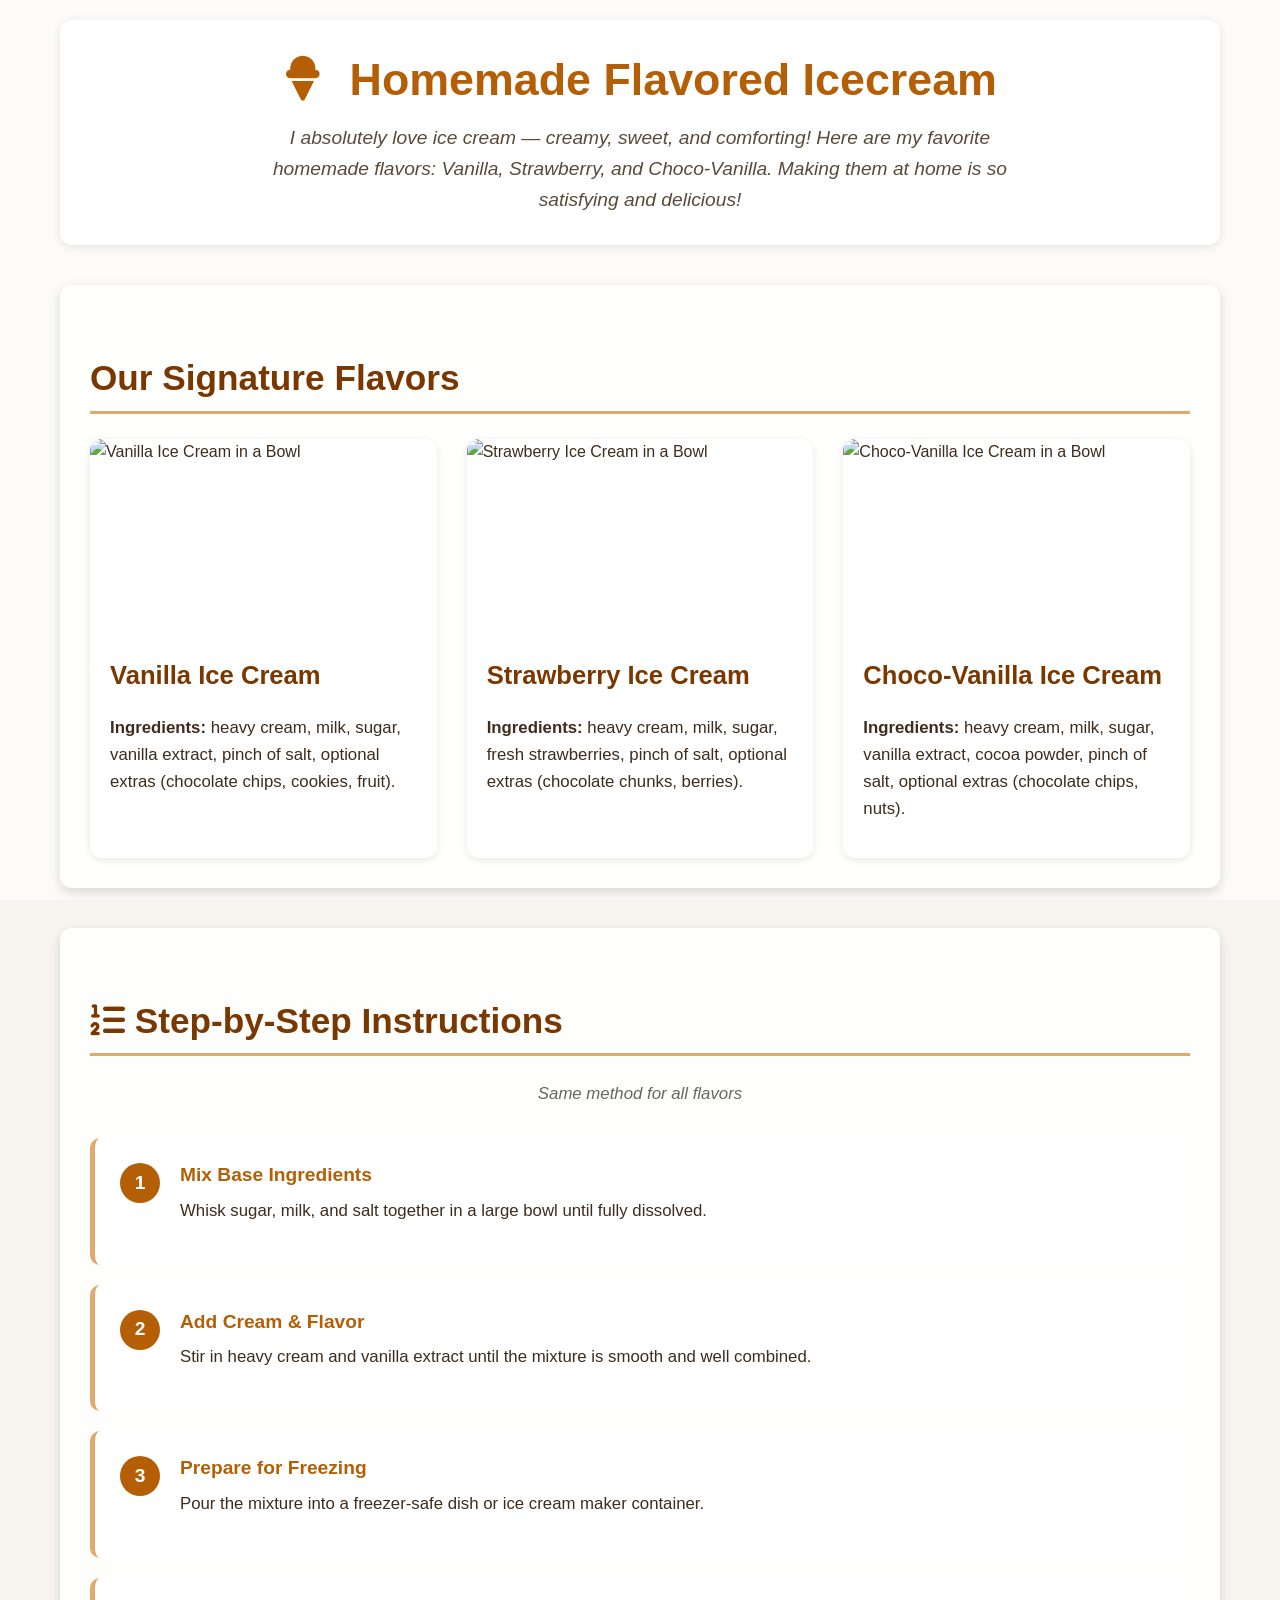
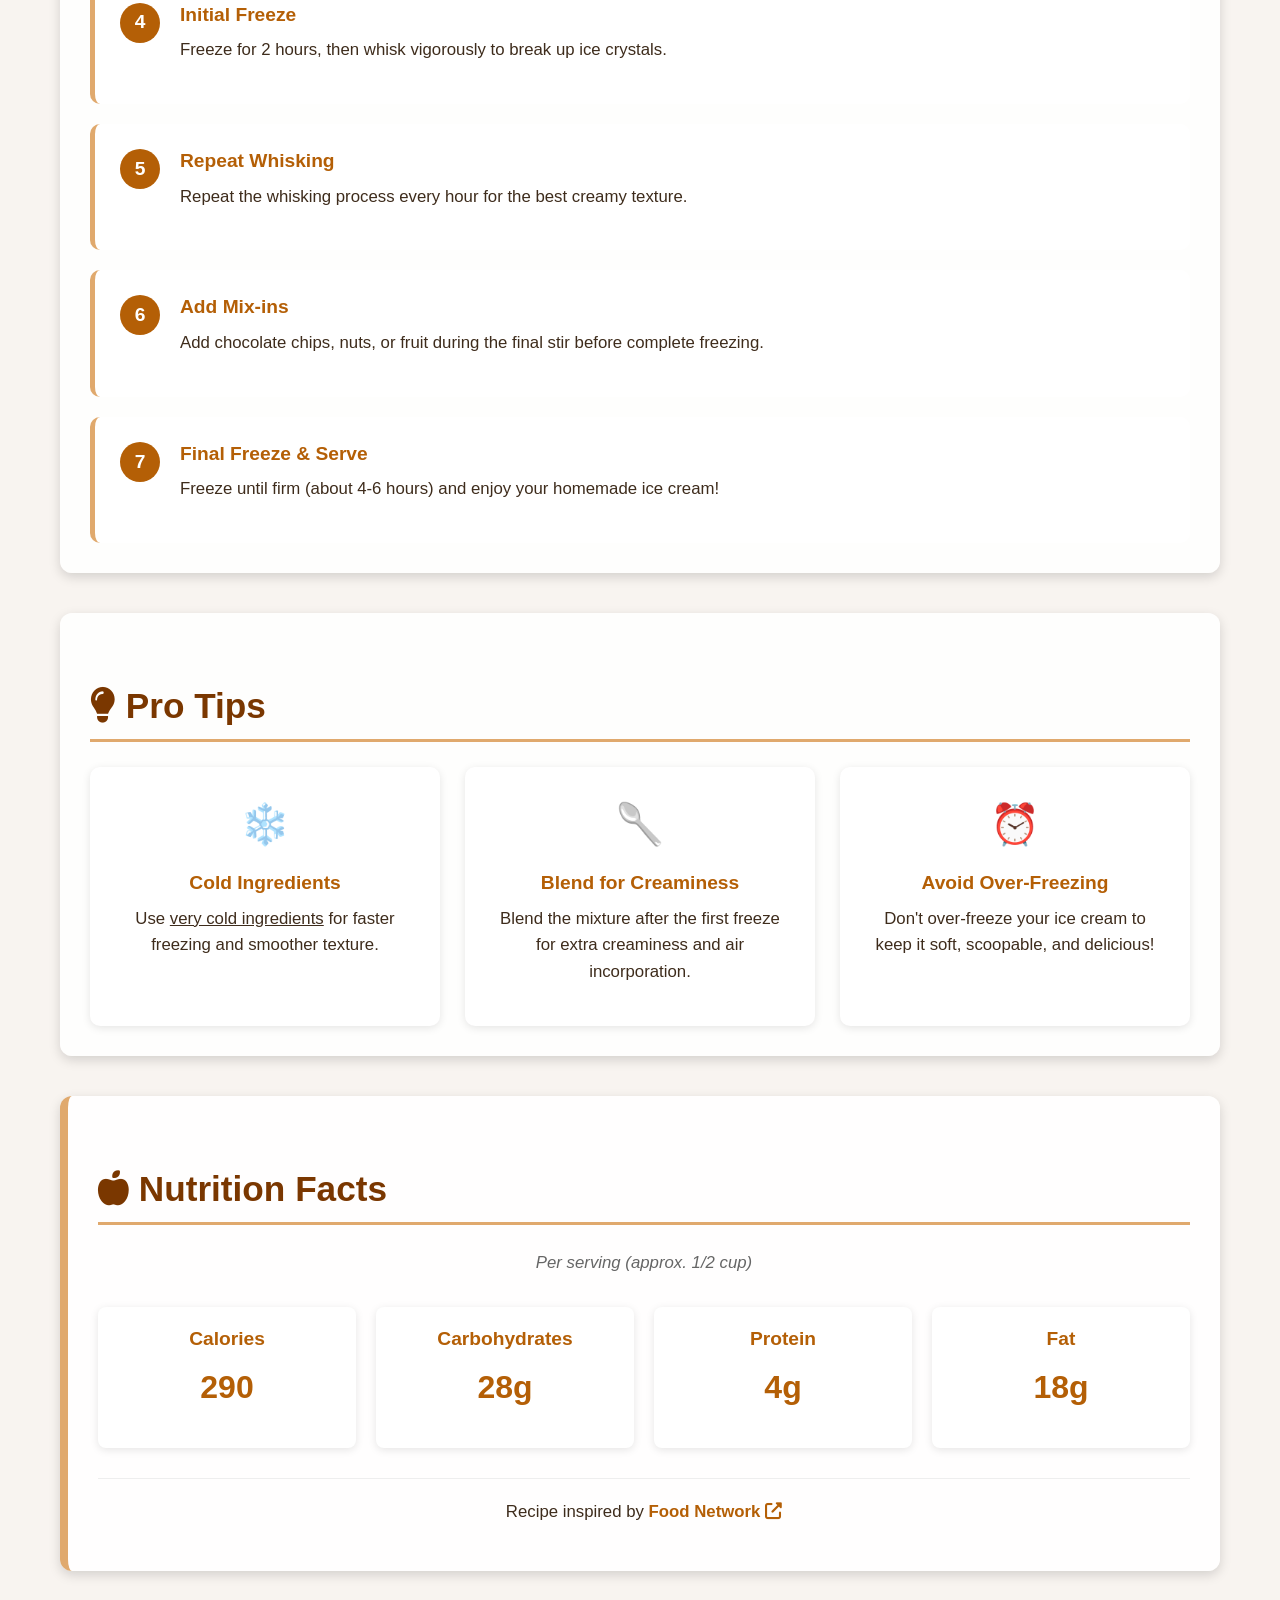
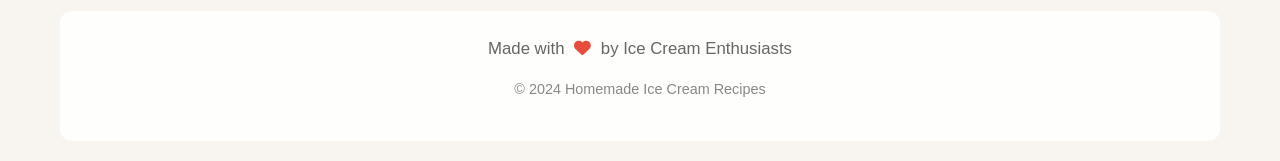
==== commit 0b1e3acd: "modify html code" ====
--- a/index.html
+++ b/index.html
@@ -6,6 +6,8 @@
     <title>Homemade Flavored Icecream</title>
     <!-- External CSS File - All styling in separate file -->
     <link rel="stylesheet" href="./Assets/styles/index.css">
+    <!-- Font Awesome for icons -->
+    <link rel="stylesheet" href="https://cdnjs.cloudflare.com/ajax/libs/font-awesome/6.4.0/css/all.min.css">
 </head>
 <body>
     <!-- Main Content Container -->
@@ -178,16 +180,8 @@
         <!-- Footer -->
         <footer class="page-footer">
             <p>Made with <i class="fas fa-heart"></i> by Ice Cream Enthusiasts</p>
-            <p class="copyright">© <span id="current-year">2024</span> Homemade Ice Cream Recipes</p>
+            <p class="copyright">© 2024 Homemade Ice Cream Recipes</p>
         </footer>
     </div>
-
-    <!-- JavaScript for current year -->
-    <script>
-        document.getElementById('current-year').textContent = new Date().getFullYear();
-    </script>
-    
-    <!-- Font Awesome for icons -->
-    <script src="https://kit.fontawesome.com/YOUR-FONT-AWESOME-KIT.js" crossorigin="anonymous"></script>
 </body>
 </html>
